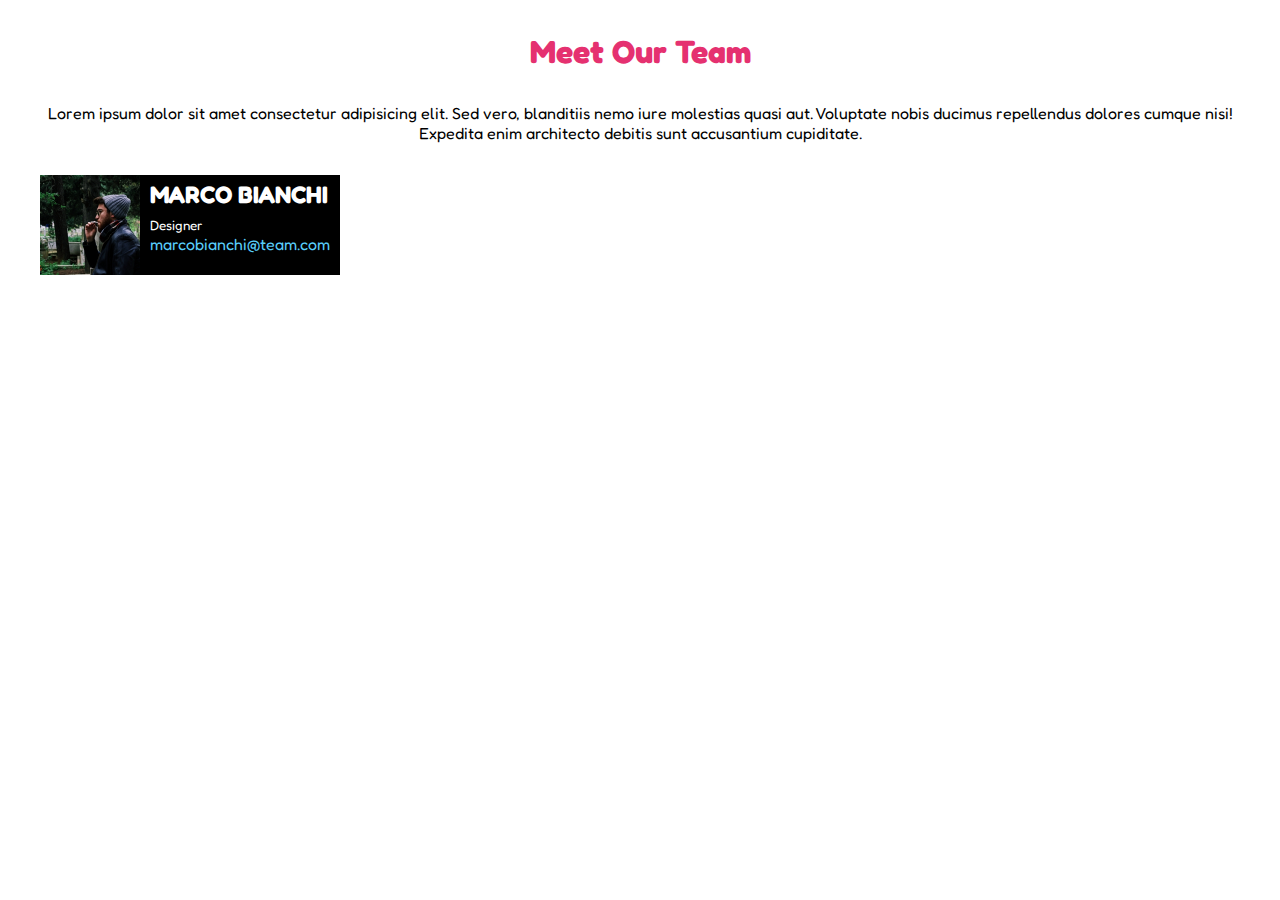
==== index.html @ 4a24d974 "add main header + first card" ====
<!DOCTYPE html>
<html lang="en">
<head>
    <meta charset="UTF-8">
    <meta http-equiv="X-UA-Compatible" content="IE=edge">
    <meta name="viewport" content="width=device-width, initial-scale=1.0">
    <title>Floating Cards</title>

    <link rel="preconnect" href="https://fonts.googleapis.com">
    <link rel="preconnect" href="https://fonts.gstatic.com" crossorigin>
    <link href="https://fonts.googleapis.com/css2?family=Fredoka:wght@400;700&display=swap" rel="stylesheet">   

    <link rel="stylesheet" href="./css/style.css">
</head>

<body>

    <main>

        
        <div class="container">
            <header class="main-header">                
                    <h1 id="main-title">Meet Our Team</h1>           
                    <p>
                        Lorem ipsum dolor sit amet consectetur adipisicing elit. Sed vero, blanditiis nemo iure molestias quasi aut. Voluptate nobis ducimus repellendus dolores cumque nisi! Expedita enim architecto debitis sunt accusantium cupiditate.
                    </p>  
            </header>
        </div>
        
        <div class="container">

            <div class="row clearfix">

                <div class="column">
                    <img src="./img/male1.png" alt="Foto profilo 1">
                    <div class="photo-description">
                        <h2>MARCO BIANCHI</h2>
                        <small class="work">Designer</small>
                        <br>
                        <a href="#">marcobianchi@team.com</a>

                    </div>
                </div>

                <!-- <div class="column">
                    
                </div>

                <div class="column">
                    
                </div> -->

            </div>

        </div>

        
    </main>
    
</body>
</html>
---- css/style.css ----
/* Reset CSS */

* {
    margin: 0;
    padding: 0;
    box-sizing: border-box;
}

img {
    max-width: 100%;
}

ul, ol {
    list-style: none;
}

/* Utils */

.container {
    max-width: 1200px;
    margin: 0 auto;
}

.clearfix::after {
    content: "";
    clear: both;
    display: block;
}

/* Generics */

body {
    font-family: 'Fredoka', sans-serif;
}

/* Header */

.main-header {
    text-align: center;
    margin-bottom: 2rem;
}

.main-header > #main-title {
    color: #E53170;
    margin: 2rem 0;
}

/* Central main */

.column img {
    height: 100px;
    float: left;
}

.column {
    width: calc(100% / 3);
    float: left;
}

.photo-description {
    display: inline-block;
    background-color: #000;
    height: 100px;
}

.photo-description a {
    text-decoration: none;
    color: #59CDFA;
    padding: 5px 10px;
}

.photo-description h2,small {
    color: #fff;
    padding: 5px 10px;
}
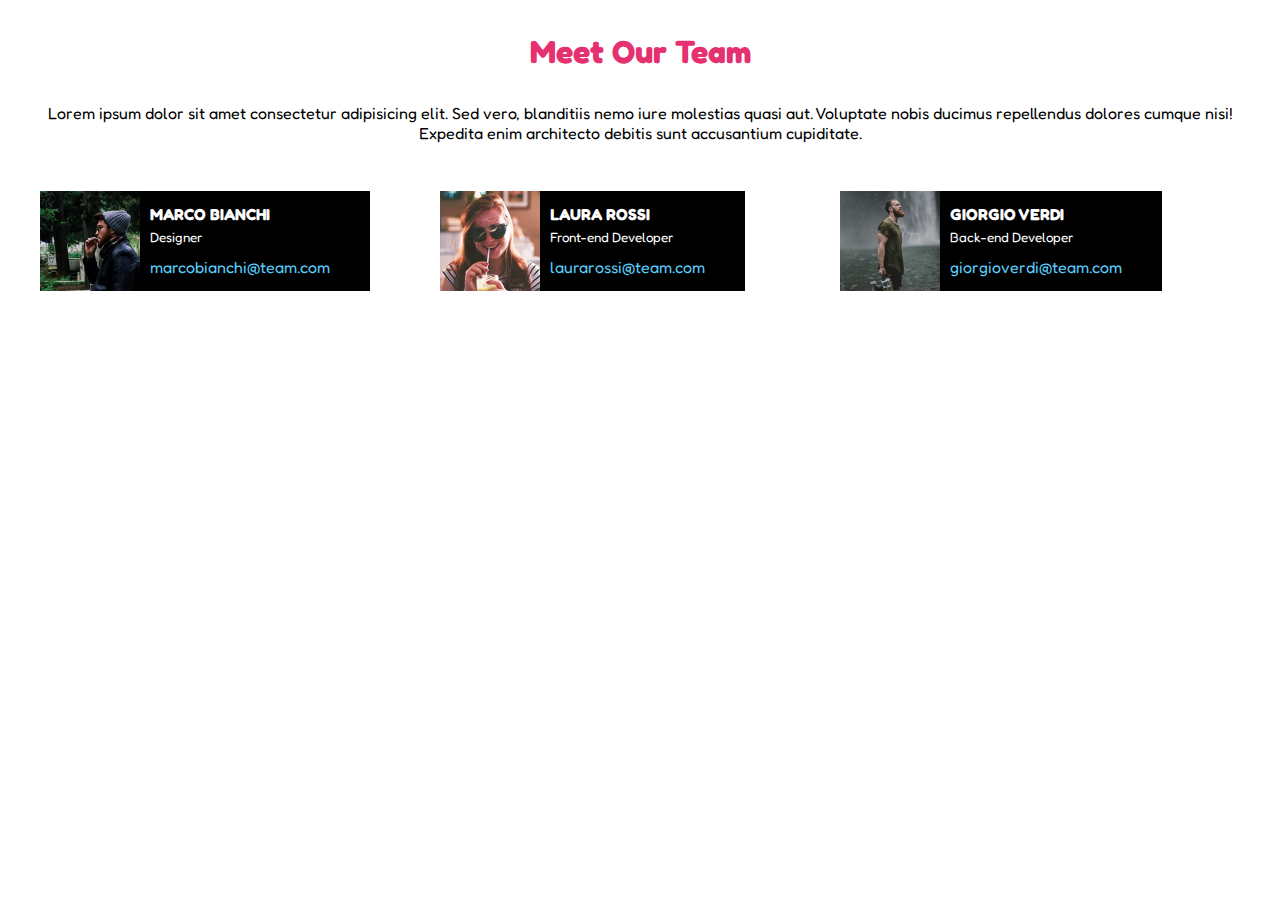
==== commit 1c6e1189: "add second and third cards" ====
--- a/index.html
+++ b/index.html
@@ -17,7 +17,7 @@
 
     <main>
 
-        
+        <!-- INIZIO PARTE TITOLO E PARAGRAFO -->
         <div class="container">
             <header class="main-header">                
                     <h1 id="main-title">Meet Our Team</h1>           
@@ -26,9 +26,12 @@
                     </p>  
             </header>
         </div>
+        <!-- FINE PARTE TITOLO E PARAGRAFO -->
         
+        <!-- INIZIO PARTE CARDS -->
         <div class="container">
 
+            <!-- INIZIO PRIMA RIGA -->
             <div class="row clearfix">
 
                 <div class="column">
@@ -38,21 +41,38 @@
                         <small class="work">Designer</small>
                         <br>
                         <a href="#">marcobianchi@team.com</a>
-
                     </div>
                 </div>
 
-                <!-- <div class="column">
-                    
+                <div class="column">
+                    <img src="./img/female1.png" alt="Foto profilo 2">
+                    <div class="photo-description">
+                        <h2>LAURA ROSSI</h2>
+                        <small class="work">Front-end Developer</small>
+                        <br>
+                        <a href="#">laurarossi@team.com</a>
+                    </div>
                 </div>
 
                 <div class="column">
-                    
-                </div> -->
+                    <img src="./img/male2.png" alt="Foto profilo 3">
+                    <div class="photo-description">
+                        <h2>GIORGIO VERDI</h2>
+                        <small class="work">Back-end Developer</small>
+                        <br>
+                        <a href="#">giorgioverdi@team.com</a>
+                    </div>
+                </div>
 
             </div>
+            <!-- FINE PRIMA RIGA -->
+
+            <!-- INIZIO SECONDA RIGA -->
+           
+            <!-- FINE SECONDA RIGA -->
 
         </div>
+        <!-- FINE PARTE CARDS -->
 
         
     </main>
--- a/css/style.css
+++ b/css/style.css
@@ -37,7 +37,7 @@
 
 .main-header {
     text-align: center;
-    margin-bottom: 2rem;
+    margin-bottom: 3rem;
 }
 
 .main-header > #main-title {
@@ -47,13 +47,13 @@
 
 /* Central main */
 
-.column img {
-    height: 100px;
+.column {
+    width: calc(100% / 3);
     float: left;
 }
 
-.column {
-    width: calc(100% / 3);
+.column img {
+    height: 100px;
     float: left;
 }
 
@@ -63,16 +63,25 @@
     height: 100px;
 }
 
+.photo-description h2 {
+    color: #fff;
+    font-size: 1rem;
+    padding: 5px 40px 0 10px;
+    margin-top: 8px;
+} 
+
+.photo-description .work {
+    display: inline-block;
+    color: #fff;
+    padding: 5px 40px 0 10px;
+    margin-bottom: 12px;
+}
+
 .photo-description a {
     text-decoration: none;
     color: #59CDFA;
-    padding: 5px 10px;
+    padding: 5px 40px 0 10px;
 }
-
-.photo-description h2,small {
-    color: #fff;
-    padding: 5px 10px;
-} 
 
 
 
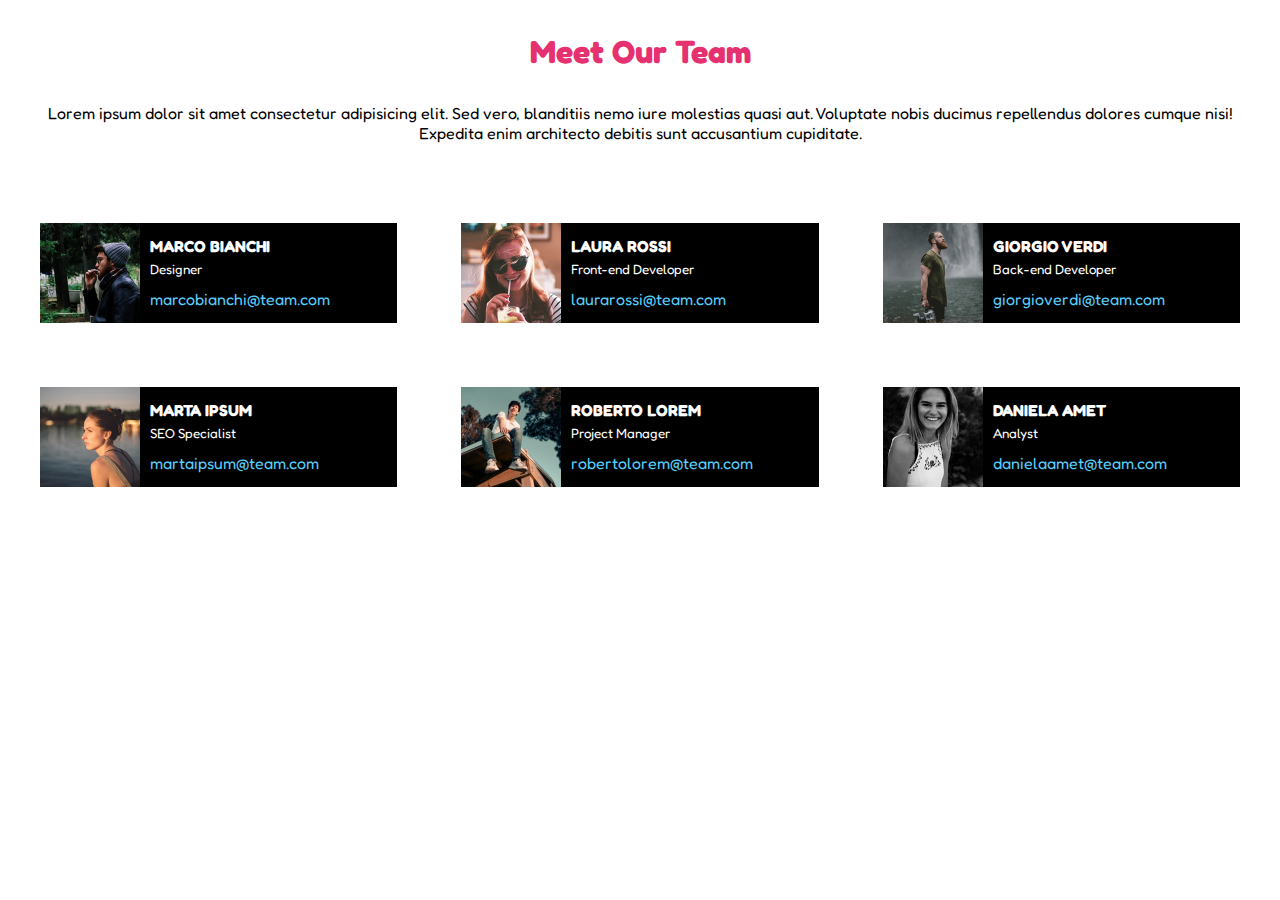
==== commit 0662b78a: "add second row" ====
--- a/index.html
+++ b/index.html
@@ -39,7 +39,6 @@
                     <div class="photo-description">
                         <h2>MARCO BIANCHI</h2>
                         <small class="work">Designer</small>
-                        <br>
                         <a href="#">marcobianchi@team.com</a>
                     </div>
                 </div>
@@ -49,7 +48,6 @@
                     <div class="photo-description">
                         <h2>LAURA ROSSI</h2>
                         <small class="work">Front-end Developer</small>
-                        <br>
                         <a href="#">laurarossi@team.com</a>
                     </div>
                 </div>
@@ -59,7 +57,6 @@
                     <div class="photo-description">
                         <h2>GIORGIO VERDI</h2>
                         <small class="work">Back-end Developer</small>
-                        <br>
                         <a href="#">giorgioverdi@team.com</a>
                     </div>
                 </div>
@@ -68,13 +65,39 @@
             <!-- FINE PRIMA RIGA -->
 
             <!-- INIZIO SECONDA RIGA -->
-           
+            <div class="row clearfix">
+
+                <div class="column">
+                    <img src="./img/female2.png" alt="Foto profilo 4">
+                    <div class="photo-description">
+                        <h2>MARTA IPSUM</h2>
+                        <small class="work">SEO Specialist</small>
+                        <a href="#">martaipsum@team.com</a>
+                    </div>
+                </div>
+
+                <div class="column">
+                    <img src="./img/male3.png" alt="Foto profilo 5">
+                    <div class="photo-description">
+                        <h2>ROBERTO LOREM</h2>
+                        <small class="work">Project Manager</small>
+                        <a href="#">robertolorem@team.com</a>
+                    </div>
+                </div>
+
+                <div class="column">
+                    <img src="./img/female3.png" alt="Foto profilo 6">
+                    <div class="photo-description">
+                        <h2>DANIELA AMET</h2>
+                        <small class="work">Analyst</small>
+                        <a href="#">danielaamet@team.com</a>
+                    </div>
+                </div>
+
+            </div>
             <!-- FINE SECONDA RIGA -->
-
         </div>
-        <!-- FINE PARTE CARDS -->
-
-        
+        <!-- FINE PARTE CARDS -->        
     </main>
     
 </body>
--- a/css/style.css
+++ b/css/style.css
@@ -8,10 +8,6 @@
 
 img {
     max-width: 100%;
-}
-
-ul, ol {
-    list-style: none;
 }
 
 /* Utils */
@@ -47,40 +43,47 @@
 
 /* Central main */
 
+.row {
+    margin: 0 -2rem;
+}
+
 .column {
     width: calc(100% / 3);
     float: left;
+    padding: 2rem;
 }
 
 .column img {
-    height: 100px;
+    width: 100px;
     float: left;
 }
 
 .photo-description {
+    width: calc(100% - 100px);
     display: inline-block;
     background-color: #000;
     height: 100px;
 }
 
+.photo-description > *{
+    padding: 5px 40px 0 10px;
+}
+
 .photo-description h2 {
     color: #fff;
     font-size: 1rem;
-    padding: 5px 40px 0 10px;
     margin-top: 8px;
 } 
 
 .photo-description .work {
-    display: inline-block;
+    display: block;
     color: #fff;
-    padding: 5px 40px 0 10px;
     margin-bottom: 12px;
 }
 
 .photo-description a {
     text-decoration: none;
     color: #59CDFA;
-    padding: 5px 40px 0 10px;
 }
 
 
